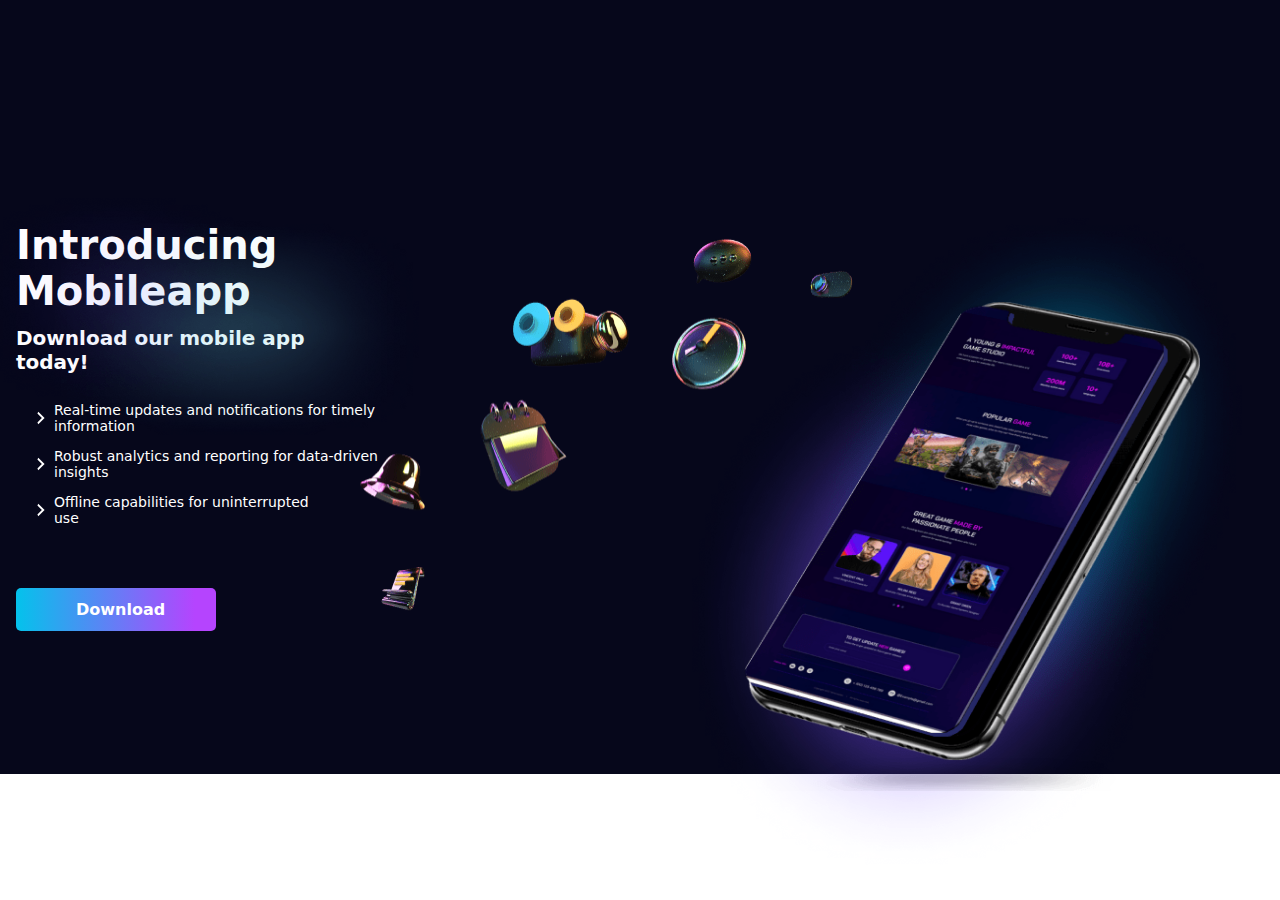
==== index.html @ ac8a1093 "1" ====
<!DOCTYPE html>
<html lang="en">
  <head>
    <meta charset="UTF-8" />
    <meta name="viewport" content="width=device-width, initial-scale=1.0" />
    <title>MobileApp</title>
    <link rel="stylesheet" href="styles/styles.css" />
    <link
      rel="stylesheet"
      href="https://cdnjs.cloudflare.com/ajax/libs/modern-normalize/2.0.0/modern-normalize.min.css"
    />
    <link rel="preconnect" href="https://fonts.googleapis.com" />
    <link rel="preconnect" href="https://fonts.gstatic.com" crossorigin />
    <link
      href="https://fonts.googleapis.com/css2?family=Inter:wght@400;500;700&family=Montserrat:wght@500&display=swap"
      rel="stylesheet"
    />
  </head>
  <body>
    <main>
      <!-- HEADER -->

      <section class="hero">
        <header class="header">
          <div class="container">
            <nav class="header-nav">
              <a class="header-logo" href=".index.html"></a>
              <ul class="header-list">
                <li class="header-item"><a href=""></a></li>
                <li class="header-item"><a href=""></a></li>
                <li class="header-item"><a href=""></a></li>
                <li class="header-item"><a href=""></a></li>
                <li class="header-item"><a href=""></a></li>
              </ul>
            </nav>
          </div>
        </header>

        <!-- HERO -->
        <div class="container hero-container">
          <h1 class="hero-title">Introducing Mobileapp</h1>
          <h2 class="hero-subtitle">Download our mobile app today!</h2>
          <ul class="hero-list">
            <li class="hero-submenu">
              <svg class="icon-hero" width="18" height="18">
                <use href="./images/mbapp-icons.svg#icon-arrow"></use>
              </svg>
              <p class="hero-text hero-text-one">
                Real-time updates and notifications for timely information
              </p>
            </li>
            <li class="hero-submenu">
              <svg class="icon-hero" width="18" height="18">
                <use href="./images/mbapp-icons.svg#icon-arrow"></use>
              </svg>
              <p class="hero-text hero-text-two">
                Robust analytics and reporting for data-driven insights
              </p>
            </li>
            <li class="hero-submenu">
              <svg class="icon-hero" width="18" height="18">
                <use href="./images/mbapp-icons.svg#icon-arrow"></use>
              </svg>
              <p class="hero-text hero-text-three">
                Offline capabilities for uninterrupted use
              </p>
            </li>
            <li class="hero-item">
              <img
                class="hero-image-decor"
                src="images/image-decor.png"
                alt=""
                width="541"
                height="418"
              />
            </li>
            <li class="hero-item">
              <img
                class="hero-image-phone"
                src="images/image1.png"
                alt=""
                width="459"
                height="489"
              />
            </li>
            <li class="hero-item">
              <img class="back-light" src="images/back-light.png" alt="" />
            </li>
            <li class="hero-item">
              <img
                class="back-light-small"
                src="images/back-light-small.png"
                alt=""
              />
            </li>
          </ul>
          <button type="button" class="button">Download</button>
        </div>
      </section>
    </main>
  </body>
</html>
---- styles/styles.css ----
.body {
  font-family: "Inter", sans-serif;
}

p,
h1,
h2,
h3,
h4,
h5,
h6 {
  margin-top: 0;
  margin-bottom: 0;
}

ul {
  list-style-type: none;
  margin-top: 0;
  margin-bottom: 0;
  padding-left: 0;
}

a {
  text-decoration: none;
  color: currentcolor;
}

.container {
  padding-left: 16px;
  padding-right: 16px;
  margin: 0 auto;
  max-width: 1312px;
  width: 100%;
  position: absolute;
}

/* .visually-hidden {
  position: absolute;
  width: 1px;
  height: 1px;
  margin: -1px;
  border: 0;
  padding: 0;
  white-space: nowrap;
  clip-path: inset(100%);
  clip: rect(0 0 0 0);
  overflow: hidden;
} */

img {
  display: block;
}

/* ---------------------HEADER----------------------- */

.header {
}
.header-nav {
}
.header-logo {
}

.header-list {
}

.header-item {
}

/* ----------------------HERO------------------- */

.hero {
  background-color: #06071b;
  padding-top: 222px;
  padding-bottom: 143px;
}

.hero-title {
  color: #fff;
  font-size: 40px;
  font-weight: 700;
  line-height: normal;
  margin-bottom: 12px;
  max-width: 442px;
  width: 100%;
}
.hero-subtitle {
  color: #fff;
  font-size: 20px;
  font-weight: 700;
  line-height: normal;
  margin-bottom: 28px;
  max-width: 315px;
  width: 100%;
}
.hero-list {
  margin-bottom: 62px;
}
.hero-submenu {
  margin-bottom: 14px;
  padding-left: 16px;
  width: 100%;
  color: #fff;
  font-size: 14px;
  font-style: normal;
  line-height: normal;
  display: flex;
  align-items: center;
}

.hero-submenu:last-child {
  margin-bottom: 0;
}

.hero-text {
  color: #fff;
  font-size: 14px;
  line-height: normal;
}

.hero-text-one {
  max-width: 380px;
  width: 100%;
  margin: 0;
}

.hero-text-two {
  max-width: 361px;
  width: 100%;
  margin: 0;
}

.hero-text-three {
  max-width: 266px;
  width: 100%;
  margin: 0;
}

.button {
  color: #fff;
  font-size: 16px;
  font-weight: 700;
  line-height: normal;
  padding: 12px 60px;
  border-radius: 5px;
  background: linear-gradient(90deg, #00c5eb -1.97%, #b544fe 89.43%);
  border: transparent;
  cursor: pointer;
  max-width: 200px;
  width: 100%;
}

.button:hover {
  border-radius: 5px;
  border: 1px solid var(--LINEAR, #00c5eb);
  background: #06071b;
}

.button:active {
  border-radius: 5px;
  background: linear-gradient(90deg, #00c5eb -1.97%, #b544fe 89.43%);
}

.hero-content {
}

.hero-container {
  position: relative;
}

.hero-image-phone {
  right: 80px;
  top: 80px;
  position: absolute;
  z-index: 999;
}

.hero-image-decor {
  top: -10px;
  position: absolute;
  right: 410px;
}

.back-light {
  right: 30px;
  top: -20px;
  position: absolute;
}

.back-light-small {
  left: 0;
  top: -40px;
  position: absolute;
}

.icon-hero {
  margin-right: 4px;
}

.hero-list-decor {
}

.hero-item {
}
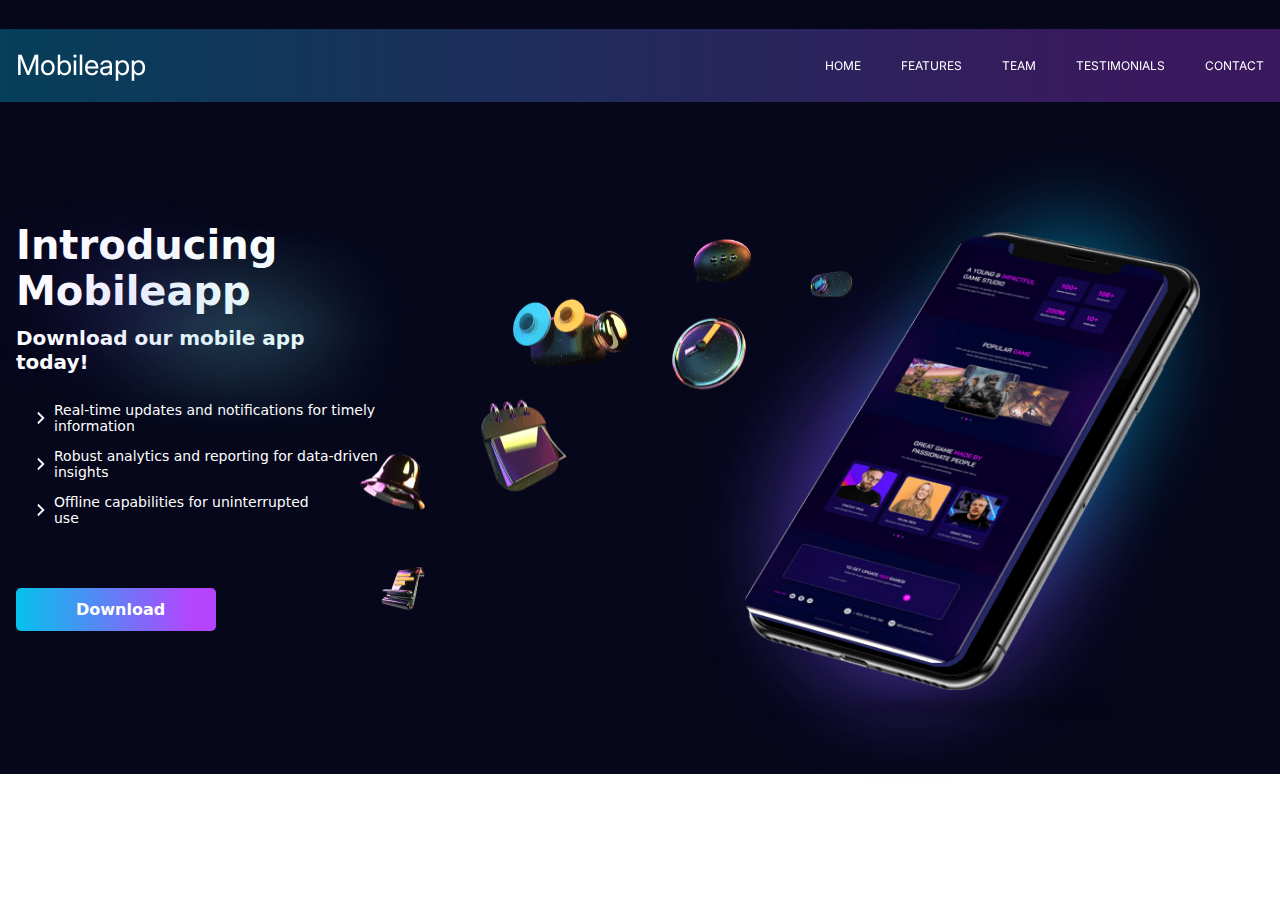
==== commit d9fb64da: "1" ====
--- a/index.html
+++ b/index.html
@@ -22,15 +22,25 @@
 
       <section class="hero">
         <header class="header">
-          <div class="container">
+          <div class="container header-container">
             <nav class="header-nav">
-              <a class="header-logo" href=".index.html"></a>
+              <a class="header-logo" href="/index.html">Mobileapp</a>
               <ul class="header-list">
-                <li class="header-item"><a href=""></a></li>
-                <li class="header-item"><a href=""></a></li>
-                <li class="header-item"><a href=""></a></li>
-                <li class="header-item"><a href=""></a></li>
-                <li class="header-item"><a href=""></a></li>
+                <li class="header-item">
+                  <a class="header-link" href="">HOME</a>
+                </li>
+                <li class="header-item">
+                  <a class="header-link" href="">FEATURES</a>
+                </li>
+                <li class="header-item">
+                  <a class="header-link" href="">TEAM</a>
+                </li>
+                <li class="header-item">
+                  <a class="header-link" href="">TESTIMONIALS</a>
+                </li>
+                <li class="header-item">
+                  <a class="header-link" href="">CONTACT</a>
+                </li>
               </ul>
             </nav>
           </div>
--- a/styles/styles.css
+++ b/styles/styles.css
@@ -54,16 +54,55 @@
 /* ---------------------HEADER----------------------- */
 
 .header {
+  position: relative;
+}
+
+.header-container {
+  position: absolute;
+  bottom: 120px;
+  background: linear-gradient(
+    90deg,
+    rgba(0, 197, 235, 0.3) -1.97%,
+    rgba(181, 68, 254, 0.3) 89.43%
+  );
+  backdrop-filter: blur(17.5px);
+  max-width: 1280px;
+  width: 100%;
 }
 .header-nav {
+  display: flex;
+  justify-content: space-between;
 }
 .header-logo {
+  color: #fff;
+  font-family: Inter;
+  font-size: 28px;
+  font-style: normal;
+  font-weight: 400;
+  line-height: normal;
+  display: flex;
+  padding: 19px 0;
 }
 
 .header-list {
+  display: flex;
+  gap: 40px;
+  align-items: center;
+  justify-content: center;
 }
 
 .header-item {
+  color: #fff;
+  font-family: Inter;
+  font-size: 12px;
+  font-style: normal;
+  font-weight: 400;
+  line-height: normal;
+}
+
+.header-link {
+  display: block;
+  padding: 29px 0;
 }
 
 /* ----------------------HERO------------------- */
@@ -150,14 +189,17 @@
 }
 
 .button:hover {
+  background: linear-gradient(#06071b, #06071b) padding-box,
+    linear-gradient(to right, #00c5eb, darkorchid) border-box;
   border-radius: 5px;
-  border: 1px solid var(--LINEAR, #00c5eb);
-  background: #06071b;
+  border: 1.5px solid transparent;
 }
 
 .button:active {
+  background: linear-gradient(#06071b, #06071b) padding-box,
+    linear-gradient(to right, #00c5eb, darkorchid) border-box;
   border-radius: 5px;
-  background: linear-gradient(90deg, #00c5eb -1.97%, #b544fe 89.43%);
+  border: 1.5px solid transparent;
 }
 
 .hero-content {
@@ -169,7 +211,7 @@
 
 .hero-image-phone {
   right: 80px;
-  top: 80px;
+  top: 10px;
   position: absolute;
   z-index: 999;
 }
@@ -182,7 +224,7 @@
 
 .back-light {
   right: 30px;
-  top: -20px;
+  top: -100px;
   position: absolute;
 }
 
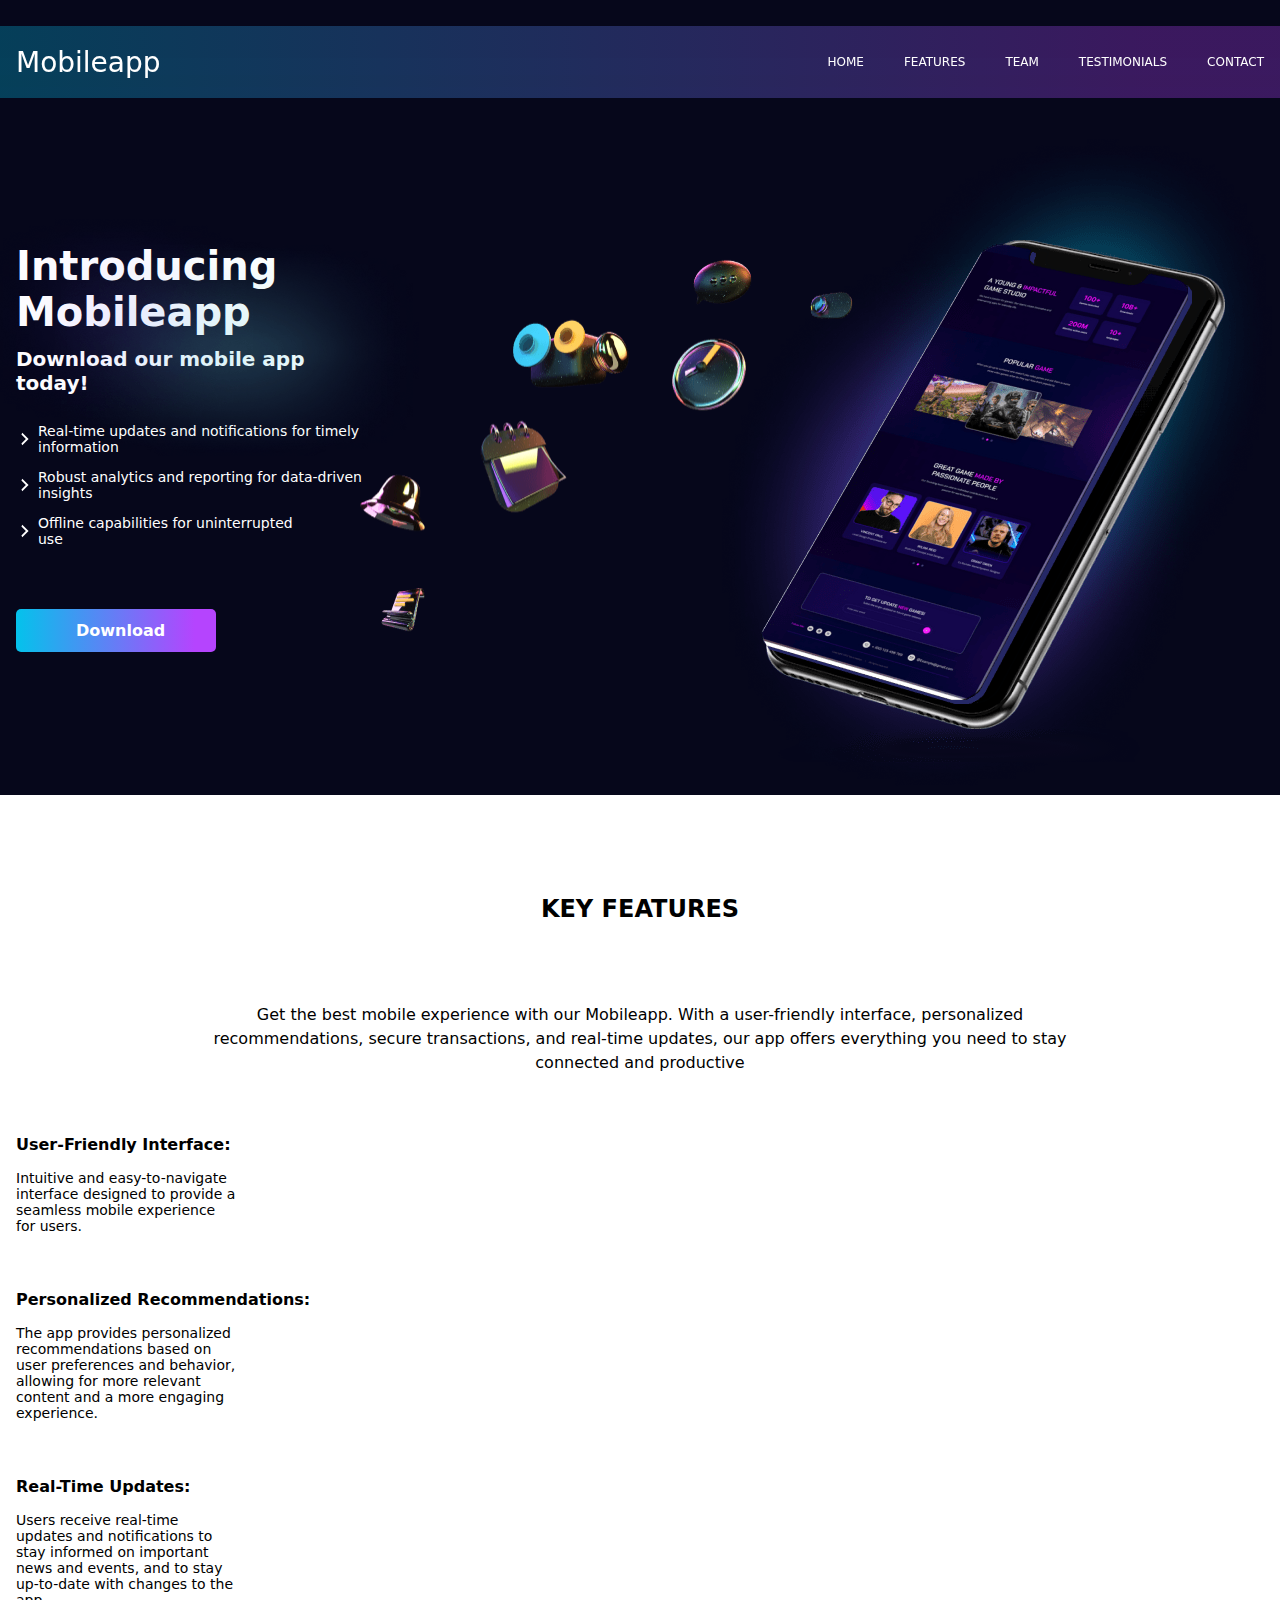
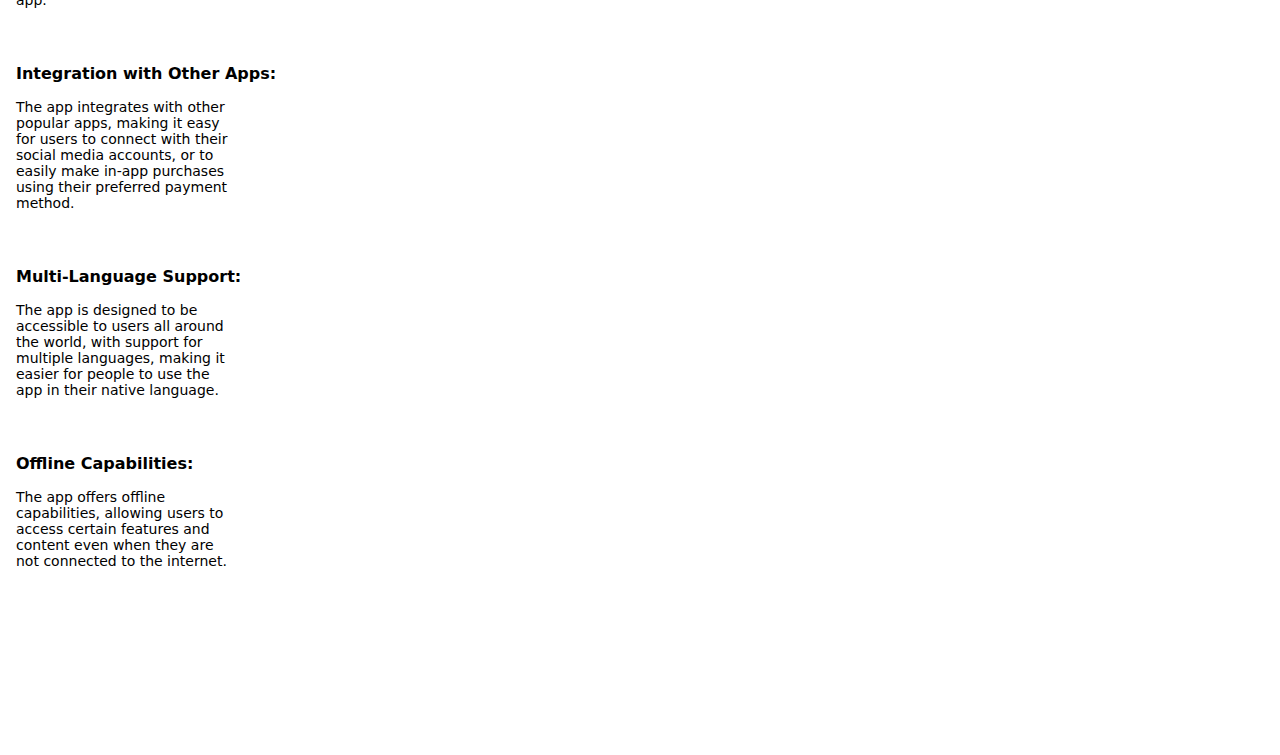
==== commit 6c1a2c61: "1" ====
--- a/index.html
+++ b/index.html
@@ -20,7 +20,7 @@
     <main>
       <!-- HEADER -->
 
-      <section class="hero">
+      <section class="hero-header">
         <header class="header">
           <div class="container header-container">
             <nav class="header-nav">
@@ -75,36 +75,103 @@
                 Offline capabilities for uninterrupted use
               </p>
             </li>
-            <li class="hero-item">
-              <img
-                class="hero-image-decor"
-                src="images/image-decor.png"
-                alt=""
-                width="541"
-                height="418"
-              />
-            </li>
-            <li class="hero-item">
-              <img
-                class="hero-image-phone"
-                src="images/image1.png"
-                alt=""
-                width="459"
-                height="489"
-              />
-            </li>
-            <li class="hero-item">
-              <img class="back-light" src="images/back-light.png" alt="" />
-            </li>
-            <li class="hero-item">
-              <img
-                class="back-light-small"
-                src="images/back-light-small.png"
-                alt=""
-              />
-            </li>
           </ul>
+
+          <div class="hero-background">
+            <ul class="hero-background-list">
+              <li class="hero-item">
+                <img
+                  class="hero-image-decor"
+                  src="./images/image-decor.png"
+                  alt="decoration-images"
+                  width="541"
+                  height="418"
+                />
+              </li>
+              <li class="hero-item">
+                <img
+                  class="hero-image-phone"
+                  src="./images/image1.png"
+                  alt="phone-image"
+                />
+              </li>
+              <li class="hero-item">
+                <img
+                  class="back-light-small"
+                  src="./images/back-light-small.png"
+                  alt="blur-small-light"
+                />
+              </li>
+            </ul>
+          </div>
           <button type="button" class="button">Download</button>
+        </div>
+      </section>
+
+      <section class="key-features">
+        <div class="container">
+          <h2 class="kft-title">KEY FEATURES</h2>
+          <p class="kft-subtitle">
+            Get the best mobile experience with our Mobileapp. With a user-friendly
+            interface, personalized <br />
+            recommendations, secure transactions, and real-time updates, our app offers
+            everything you need to stay <br />
+            connected and productive
+          </p>
+          <ul class="kft-menu">
+            <div class="kft-leftmenu">
+              <li class="kft-submenu">
+                <h3 class="kft-list-title">User-Friendly Interface:</h3>
+                <p class="kft-list-subtitle">
+                  Intuitive and easy-to-navigate interface designed to provide a seamless
+                  mobile experience for users.
+                </p>
+              </li>
+              <li class="kft-submenu">
+                <h3 class="kft-list-title">Personalized Recommendations:</h3>
+                <p class="kft-list-subtitle">
+                  The app provides personalized recommendations based on user preferences
+                  and behavior, allowing for more relevant content and a more engaging
+                  experience.
+                </p>
+              </li>
+              <li class="kft-submenu">
+                <h3 class="kft-list-title">Real-Time Updates:</h3>
+                <p class="kft-list-subtitle">
+                  Users receive real-time updates and notifications to stay informed on
+                  important news and events, and to stay up-to-date with changes to the
+                  app.
+                </p>
+              </li>
+            </div>
+            <div class="kft-rightmenu">
+              <li class="kft-submenu">
+                <h3 class="kft-list-title">Integration with Other Apps:</h3>
+                <p class="kft-list-subtitle">
+                  The app integrates with other popular apps, making it easy for users to
+                  connect with their social media accounts, or to easily make in-app
+                  purchases using their preferred payment method.
+                </p>
+              </li>
+              <li class="kft-submenu">
+                <h3 class="kft-list-title">Multi-Language Support:</h3>
+                <p class="kft-list-subtitle">
+                  The app is designed to be accessible to users all around the world, with
+                  support for multiple languages, making it easier for people to use the
+                  app in their native language.
+                </p>
+              </li>
+              <li class="kft-submenu">
+                <h3 class="kft-list-title">Offline Capabilities:</h3>
+                <p class="kft-list-subtitle">
+                  The app offers offline capabilities, allowing users to access certain
+                  features and content even when they are not connected to the internet.
+                </p>
+              </li>
+            </div>
+          </ul>
+
+          <img src="" alt="" class="kft-image" />
         </div>
       </section>
     </main>
--- a/styles/styles.css
+++ b/styles/styles.css
@@ -31,7 +31,6 @@
   margin: 0 auto;
   max-width: 1312px;
   width: 100%;
-  position: absolute;
 }
 
 /* .visually-hidden {
@@ -51,23 +50,34 @@
   display: block;
 }
 
+button {
+  cursor: pointer;
+  display: block;
+}
+
 /* ---------------------HEADER----------------------- */
 
+.hero-header {
+  background-color: #06071b;
+  padding-top: 243px;
+  padding-bottom: 143px;
+  position: relative;
+}
+
 .header {
-  position: relative;
-}
-
-.header-container {
-  position: absolute;
-  bottom: 120px;
+  position: absolute;
+  top: 26px;
+  left: 0;
+  right: 0;
   background: linear-gradient(
     90deg,
     rgba(0, 197, 235, 0.3) -1.97%,
     rgba(181, 68, 254, 0.3) 89.43%
   );
   backdrop-filter: blur(17.5px);
-  max-width: 1280px;
-  width: 100%;
+}
+
+.header-container {
 }
 .header-nav {
   display: flex;
@@ -75,13 +85,12 @@
 }
 .header-logo {
   color: #fff;
-  font-family: Inter;
   font-size: 28px;
-  font-style: normal;
-  font-weight: 400;
   line-height: normal;
   display: flex;
   padding: 19px 0;
+  justify-content: center;
+  align-items: center;
 }
 
 .header-list {
@@ -93,10 +102,7 @@
 
 .header-item {
   color: #fff;
-  font-family: Inter;
   font-size: 12px;
-  font-style: normal;
-  font-weight: 400;
   line-height: normal;
 }
 
@@ -107,12 +113,6 @@
 
 /* ----------------------HERO------------------- */
 
-.hero {
-  background-color: #06071b;
-  padding-top: 222px;
-  padding-bottom: 143px;
-}
-
 .hero-title {
   color: #fff;
   font-size: 40px;
@@ -134,16 +134,17 @@
 .hero-list {
   margin-bottom: 62px;
 }
+
 .hero-submenu {
   margin-bottom: 14px;
-  padding-left: 16px;
   width: 100%;
   color: #fff;
   font-size: 14px;
-  font-style: normal;
   line-height: normal;
   display: flex;
   align-items: center;
+  /* position: relative;
+  padding-left: 16px; */
 }
 
 .hero-submenu:last-child {
@@ -154,6 +155,17 @@
   color: #fff;
   font-size: 14px;
   line-height: normal;
+}
+
+/* .icon-hero {
+  position: absolute;
+  left: -4px;
+  top: 50%;
+  transform: translateY(-50%);
+} */
+
+.icon-hero {
+  margin-right: 4px;
 }
 
 .hero-text-one {
@@ -183,7 +195,6 @@
   border-radius: 5px;
   background: linear-gradient(90deg, #00c5eb -1.97%, #b544fe 89.43%);
   border: transparent;
-  cursor: pointer;
   max-width: 200px;
   width: 100%;
 }
@@ -210,22 +221,15 @@
 }
 
 .hero-image-phone {
-  right: 80px;
-  top: 10px;
-  position: absolute;
-  z-index: 999;
+  right: 0;
+  top: -120px;
+  position: absolute;
 }
 
 .hero-image-decor {
   top: -10px;
   position: absolute;
   right: 410px;
-}
-
-.back-light {
-  right: 30px;
-  top: -100px;
-  position: absolute;
 }
 
 .back-light-small {
@@ -234,12 +238,64 @@
   position: absolute;
 }
 
-.icon-hero {
-  margin-right: 4px;
-}
-
 .hero-list-decor {
 }
 
 .hero-item {
 }
+
+/* -----------------------KEY FEATURES------------------------ */
+
+.key-features {
+  padding-top: 100px;
+  padding-bottom: 132px;
+}
+
+.kft-title {
+  color: #000000;
+  font-size: 24px;
+  font-weight: 700;
+  line-height: normal;
+  display: flex;
+  justify-content: center;
+  align-items: center;
+  margin: 0 auto;
+  margin-bottom: 80px;
+}
+
+.kft-subtitle {
+  color: #000000;
+  text-align: center;
+  font-size: 16px;
+  font-weight: 500;
+  line-height: 1.5em;
+  max-width: 855px;
+  width: 100%;
+  margin: 0 auto 58px;
+}
+
+.kft-menu {
+}
+
+.kft-submenu {
+  margin-bottom: 54px;
+}
+
+.kft-list-title {
+  color: #000000;
+  font-size: 16px;
+  font-weight: 700;
+  line-height: 1.5em;
+  margin-bottom: 13px;
+}
+
+.kft-list-subtitle {
+  color: #000000;
+  font-size: 14px;
+  font-weight: 500;
+  line-height: normal;
+  width: 220px;
+}
+
+.kft-image {
+}
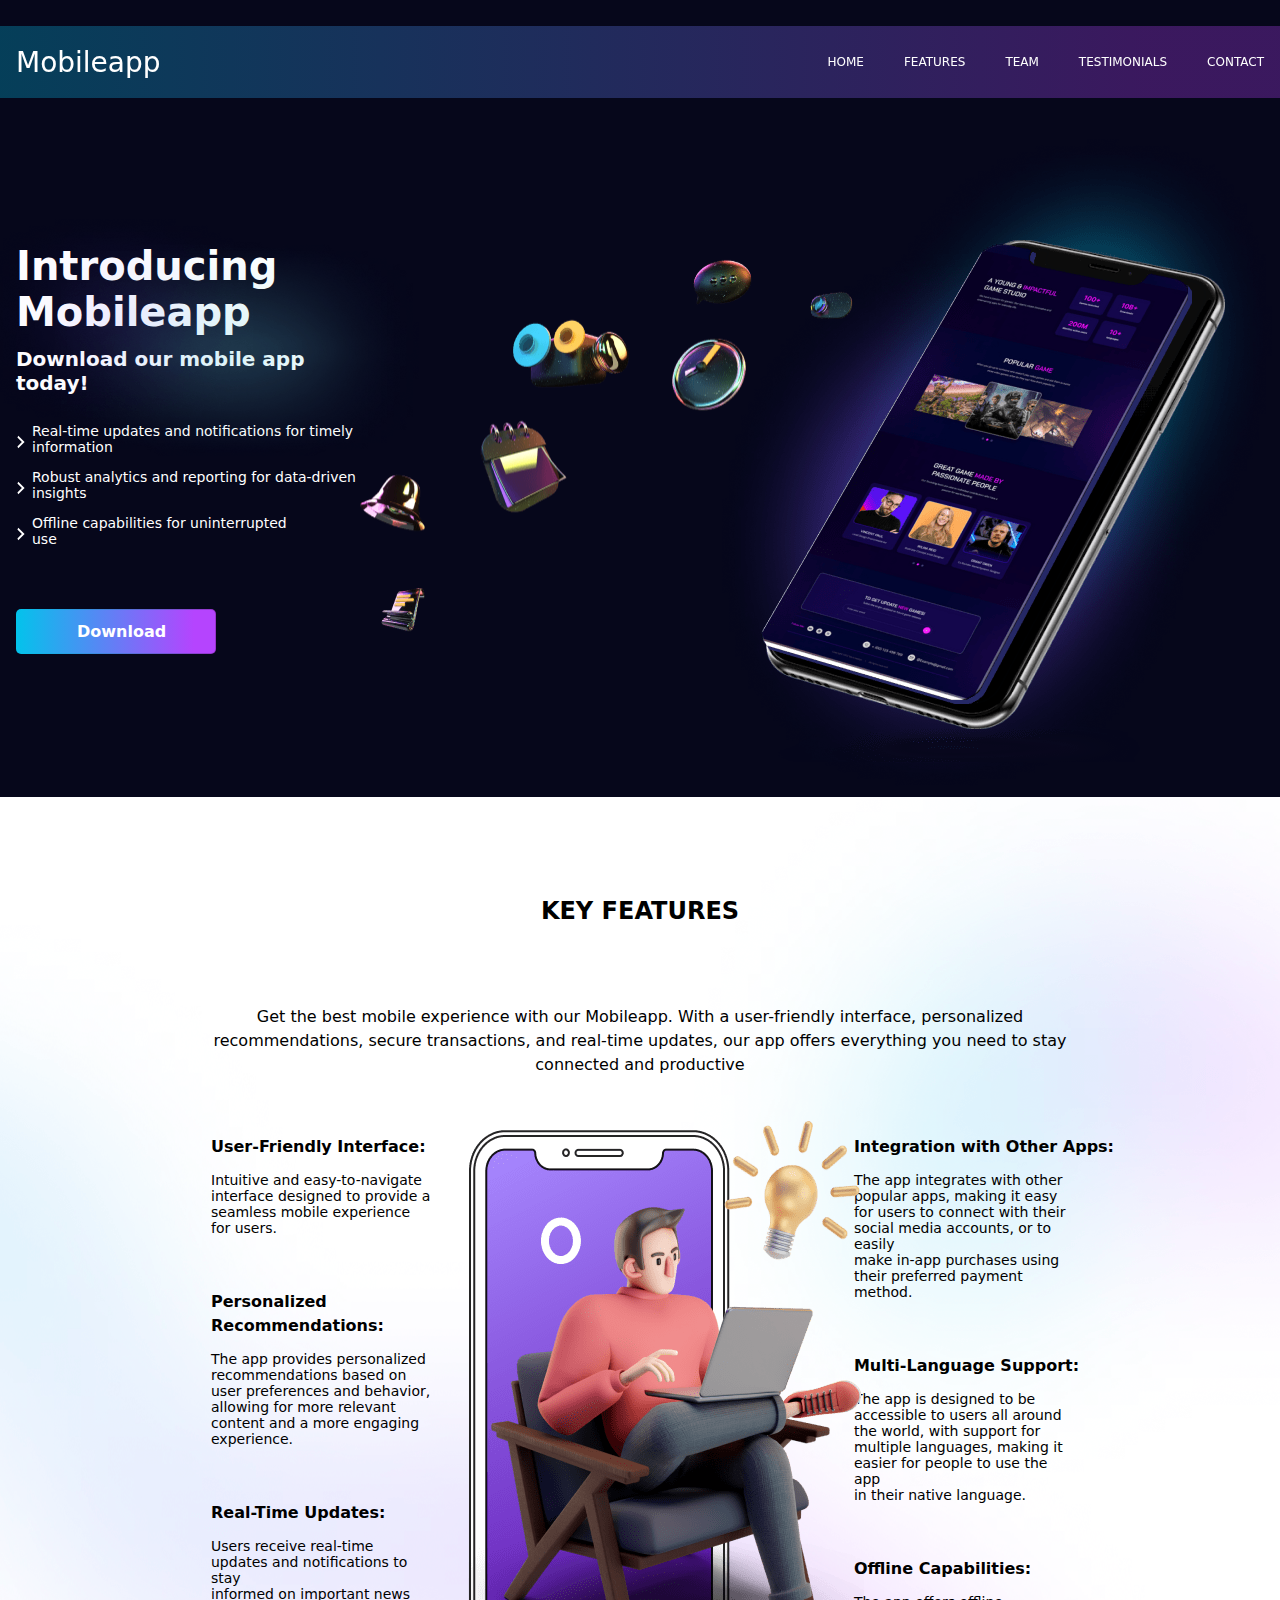
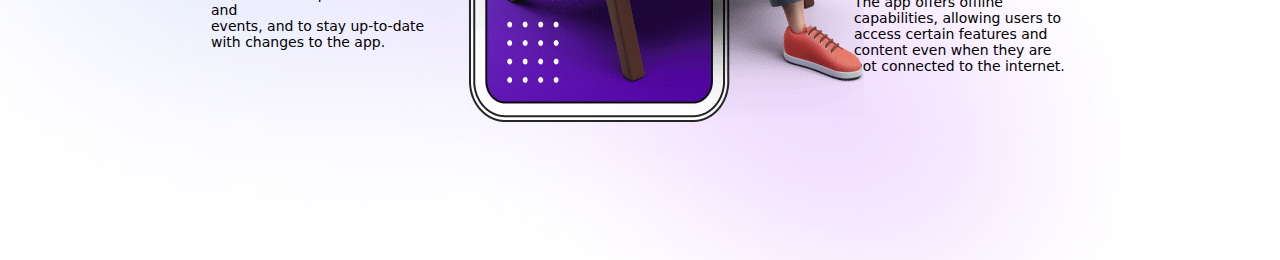
==== commit 90f5bbad: "1" ====
--- a/index.html
+++ b/index.html
@@ -109,7 +109,7 @@
       </section>
 
       <section class="key-features">
-        <div class="container">
+        <div class="container kft-container">
           <h2 class="kft-title">KEY FEATURES</h2>
           <p class="kft-subtitle">
             Get the best mobile experience with our Mobileapp. With a user-friendly
@@ -118,60 +118,63 @@
             everything you need to stay <br />
             connected and productive
           </p>
-          <ul class="kft-menu">
+          <ul class="kft-list">
             <div class="kft-leftmenu">
-              <li class="kft-submenu">
+              <li class="kft-item">
                 <h3 class="kft-list-title">User-Friendly Interface:</h3>
                 <p class="kft-list-subtitle">
                   Intuitive and easy-to-navigate interface designed to provide a seamless
                   mobile experience for users.
                 </p>
               </li>
-              <li class="kft-submenu">
-                <h3 class="kft-list-title">Personalized Recommendations:</h3>
+              <li class="kft-item">
+                <h3 class="kft-list-title">
+                  Personalized <br />
+                  Recommendations:
+                </h3>
                 <p class="kft-list-subtitle">
                   The app provides personalized recommendations based on user preferences
                   and behavior, allowing for more relevant content and a more engaging
                   experience.
                 </p>
               </li>
-              <li class="kft-submenu">
+              <li class="kft-item">
                 <h3 class="kft-list-title">Real-Time Updates:</h3>
                 <p class="kft-list-subtitle">
-                  Users receive real-time updates and notifications to stay informed on
-                  important news and events, and to stay up-to-date with changes to the
-                  app.
+                  Users receive real-time updates and notifications to stay <br />
+                  informed on important news and <br />events, and to stay up-to-date with
+                  changes to the app.
                 </p>
               </li>
             </div>
             <div class="kft-rightmenu">
-              <li class="kft-submenu">
+              <li class="kft-item">
                 <h3 class="kft-list-title">Integration with Other Apps:</h3>
                 <p class="kft-list-subtitle">
                   The app integrates with other popular apps, making it easy for users to
-                  connect with their social media accounts, or to easily make in-app
-                  purchases using their preferred payment method.
+                  connect with their social media accounts, or to easily <br />make in-app
+                  purchases using <br />their preferred payment method.
                 </p>
               </li>
-              <li class="kft-submenu">
+              <li class="kft-item">
                 <h3 class="kft-list-title">Multi-Language Support:</h3>
                 <p class="kft-list-subtitle">
-                  The app is designed to be accessible to users all around the world, with
-                  support for multiple languages, making it easier for people to use the
-                  app in their native language.
+                  The app is designed to be accessible to users all around <br />the
+                  world, with support for multiple languages, making it easier for people
+                  to use the app <br />in their native language.
                 </p>
               </li>
-              <li class="kft-submenu">
+              <li class="kft-item">
                 <h3 class="kft-list-title">Offline Capabilities:</h3>
                 <p class="kft-list-subtitle">
-                  The app offers offline capabilities, allowing users to access certain
-                  features and content even when they are not connected to the internet.
+                  The app offers offline<br />
+                  capabilities, allowing users to access certain features and content even
+                  when they are not connected to the internet.
                 </p>
               </li>
             </div>
           </ul>
-
-          <img src="" alt="" class="kft-image" />
+          <img src="./images/manonchair.png" alt="man-on-chair" class="kft-image" />
         </div>
       </section>
     </main>
--- a/styles/styles.css
+++ b/styles/styles.css
@@ -79,6 +79,7 @@
 
 .header-container {
 }
+
 .header-nav {
   display: flex;
   justify-content: space-between;
@@ -143,8 +144,8 @@
   line-height: normal;
   display: flex;
   align-items: center;
-  /* position: relative;
-  padding-left: 16px; */
+  position: relative;
+  padding-left: 16px;
 }
 
 .hero-submenu:last-child {
@@ -157,16 +158,16 @@
   line-height: normal;
 }
 
-/* .icon-hero {
+.icon-hero {
   position: absolute;
   left: -4px;
-  top: 50%;
+  top: 60%;
   transform: translateY(-50%);
-} */
-
+}
+/* 
 .icon-hero {
-  margin-right: 4px;
-}
+  margin-right: 4px; */
+/* } */
 
 .hero-text-one {
   max-width: 380px;
@@ -193,8 +194,9 @@
   line-height: normal;
   padding: 12px 60px;
   border-radius: 5px;
-  background: linear-gradient(90deg, #00c5eb -1.97%, #b544fe 89.43%);
-  border: transparent;
+  background: linear-gradient(90deg, #00c5eb -1.97%, #b544fe 89.43%) padding-box,
+    linear-gradient(to right, #00c5eb, darkorchid) border-box;
+  border: 1.5px solid transparent;
   max-width: 200px;
   width: 100%;
 }
@@ -207,7 +209,7 @@
 }
 
 .button:active {
-  background: linear-gradient(#06071b, #06071b) padding-box,
+  background: linear-gradient(90deg, #00c5eb -1.97%, #b544fe 89.43%) padding-box,
     linear-gradient(to right, #00c5eb, darkorchid) border-box;
   border-radius: 5px;
   border: 1.5px solid transparent;
@@ -249,6 +251,13 @@
 .key-features {
   padding-top: 100px;
   padding-bottom: 132px;
+  background-image: url(../images/kft-vector1.png), url(../images/kft-vector2.png);
+  background-repeat: no-repeat;
+  background-position: left -50%, right top -50%;
+}
+
+.kft-container {
+  position: relative;
 }
 
 .kft-title {
@@ -274,10 +283,14 @@
   margin: 0 auto 58px;
 }
 
-.kft-menu {
-}
-
-.kft-submenu {
+.kft-list {
+  display: flex;
+  justify-content: space-between;
+  margin-left: 195px;
+  margin-right: 150px;
+}
+
+.kft-item {
   margin-bottom: 54px;
 }
 
@@ -294,8 +307,13 @@
   font-size: 14px;
   font-weight: 500;
   line-height: normal;
-  width: 220px;
+  max-width: 220px;
+  width: 100%;
 }
 
 .kft-image {
-}
+  position: absolute;
+  top: 63%;
+  left: 52%;
+  transform: translate(-50%, -50%);
+}
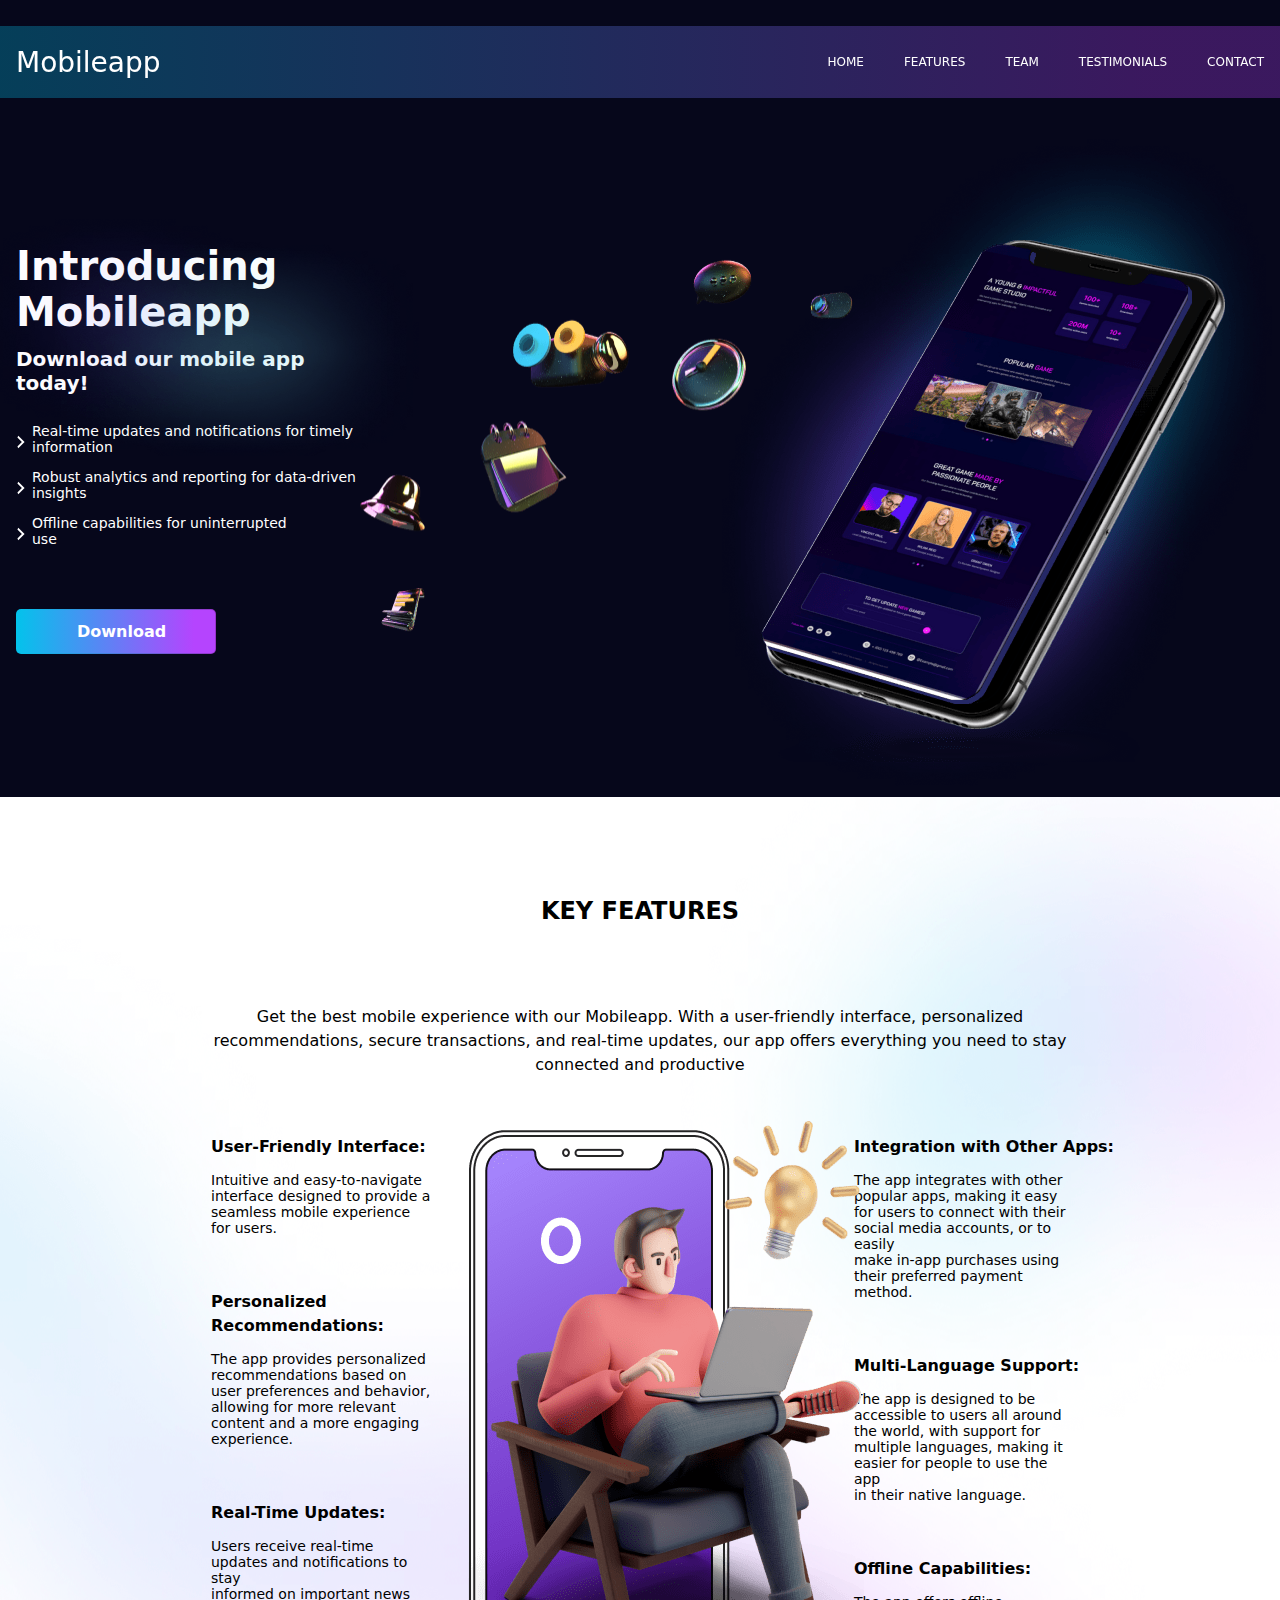
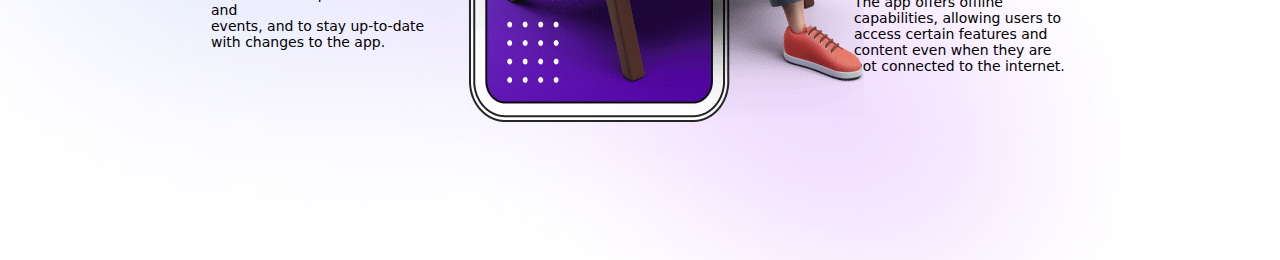
==== commit c70b635f: "`" ====
--- a/index.html
+++ b/index.html
@@ -51,26 +51,17 @@
           <h1 class="hero-title">Introducing Mobileapp</h1>
           <h2 class="hero-subtitle">Download our mobile app today!</h2>
           <ul class="hero-list">
-            <li class="hero-submenu">
-              <svg class="icon-hero" width="18" height="18">
-                <use href="./images/mbapp-icons.svg#icon-arrow"></use>
-              </svg>
+            <li class="hero-item">
               <p class="hero-text hero-text-one">
                 Real-time updates and notifications for timely information
               </p>
             </li>
-            <li class="hero-submenu">
-              <svg class="icon-hero" width="18" height="18">
-                <use href="./images/mbapp-icons.svg#icon-arrow"></use>
-              </svg>
+            <li class="hero-item">
               <p class="hero-text hero-text-two">
                 Robust analytics and reporting for data-driven insights
               </p>
             </li>
-            <li class="hero-submenu">
-              <svg class="icon-hero" width="18" height="18">
-                <use href="./images/mbapp-icons.svg#icon-arrow"></use>
-              </svg>
+            <li class="hero-item">
               <p class="hero-text hero-text-three">
                 Offline capabilities for uninterrupted use
               </p>
@@ -79,7 +70,7 @@
 
           <div class="hero-background">
             <ul class="hero-background-list">
-              <li class="hero-item">
+              <li class="hero-item-decor">
                 <img
                   class="hero-image-decor"
                   src="./images/image-decor.png"
@@ -88,14 +79,14 @@
                   height="418"
                 />
               </li>
-              <li class="hero-item">
+              <li class="hero-item-decor">
                 <img
                   class="hero-image-phone"
                   src="./images/image1.png"
                   alt="phone-image"
                 />
               </li>
-              <li class="hero-item">
+              <li class="hero-item-decor">
                 <img
                   class="back-light-small"
                   src="./images/back-light-small.png"
@@ -148,30 +139,32 @@
               </li>
             </div>
             <div class="kft-rightmenu">
-              <li class="kft-item">
-                <h3 class="kft-list-title">Integration with Other Apps:</h3>
-                <p class="kft-list-subtitle">
-                  The app integrates with other popular apps, making it easy for users to
-                  connect with their social media accounts, or to easily <br />make in-app
-                  purchases using <br />their preferred payment method.
-                </p>
-              </li>
-              <li class="kft-item">
-                <h3 class="kft-list-title">Multi-Language Support:</h3>
-                <p class="kft-list-subtitle">
-                  The app is designed to be accessible to users all around <br />the
-                  world, with support for multiple languages, making it easier for people
-                  to use the app <br />in their native language.
-                </p>
-              </li>
-              <li class="kft-item">
-                <h3 class="kft-list-title">Offline Capabilities:</h3>
-                <p class="kft-list-subtitle">
-                  The app offers offline<br />
-                  capabilities, allowing users to access certain features and content even
-                  when they are not connected to the internet.
-                </p>
-              </li>
+              <div class="kft-icon-wrap">
+                <li class="kft-item">
+                  <h3 class="kft-list-title">Integration with Other Apps:</h3>
+                  <p class="kft-list-subtitle">
+                    The app integrates with other popular apps, making it easy for users
+                    to connect with their social media accounts, or to easily <br />make
+                    in-app purchases using <br />their preferred payment method.
+                  </p>
+                </li>
+                <li class="kft-item">
+                  <h3 class="kft-list-title">Multi-Language Support:</h3>
+                  <p class="kft-list-subtitle">
+                    The app is designed to be accessible to users all around <br />the
+                    world, with support for multiple languages, making it easier for
+                    people to use the app <br />in their native language.
+                  </p>
+                </li>
+                <li class="kft-item">
+                  <h3 class="kft-list-title">Offline Capabilities:</h3>
+                  <p class="kft-list-subtitle">
+                    The app offers offline<br />
+                    capabilities, allowing users to access certain features and content
+                    even when they are not connected to the internet.
+                  </p>
+                </li>
+              </div>
             </div>
           </ul>
           <img src="./images/manonchair.png" alt="man-on-chair" class="kft-image" />
--- a/styles/styles.css
+++ b/styles/styles.css
@@ -136,7 +136,7 @@
   margin-bottom: 62px;
 }
 
-.hero-submenu {
+.hero-item {
   margin-bottom: 14px;
   width: 100%;
   color: #fff;
@@ -148,26 +148,26 @@
   padding-left: 16px;
 }
 
-.hero-submenu:last-child {
+.hero-item:last-child {
   margin-bottom: 0;
 }
 
-.hero-text {
-  color: #fff;
-  font-size: 14px;
-  line-height: normal;
-}
-
-.icon-hero {
-  position: absolute;
+.hero-item::before {
+  content: "";
+  width: 18px;
+  height: 18px;
   left: -4px;
   top: 60%;
   transform: translateY(-50%);
-}
-/* 
-.icon-hero {
-  margin-right: 4px; */
-/* } */
+  background: url(../images/rightarrow.svg);
+  position: absolute;
+}
+
+.hero-text {
+  color: #fff;
+  font-size: 14px;
+  line-height: normal;
+}
 
 .hero-text-one {
   max-width: 380px;
@@ -243,7 +243,7 @@
 .hero-list-decor {
 }
 
-.hero-item {
+.hero-item-decor {
 }
 
 /* -----------------------KEY FEATURES------------------------ */
@@ -253,7 +253,7 @@
   padding-bottom: 132px;
   background-image: url(../images/kft-vector1.png), url(../images/kft-vector2.png);
   background-repeat: no-repeat;
-  background-position: left -50%, right top -50%;
+  background-position: left -50%, right top -70%;
 }
 
 .kft-container {
@@ -288,11 +288,23 @@
   justify-content: space-between;
   margin-left: 195px;
   margin-right: 150px;
+  position: relative;
 }
 
 .kft-item {
   margin-bottom: 54px;
 }
+
+/* .kft-item::before {
+  content: "";
+  width: 28px;
+  height: 28px;
+  left: -8px;
+  top: 60%;
+  transform: translateY(-50%);
+  background: url(../images/rightarrow.svg);
+  position: absolute;
+} */
 
 .kft-list-title {
   color: #000000;
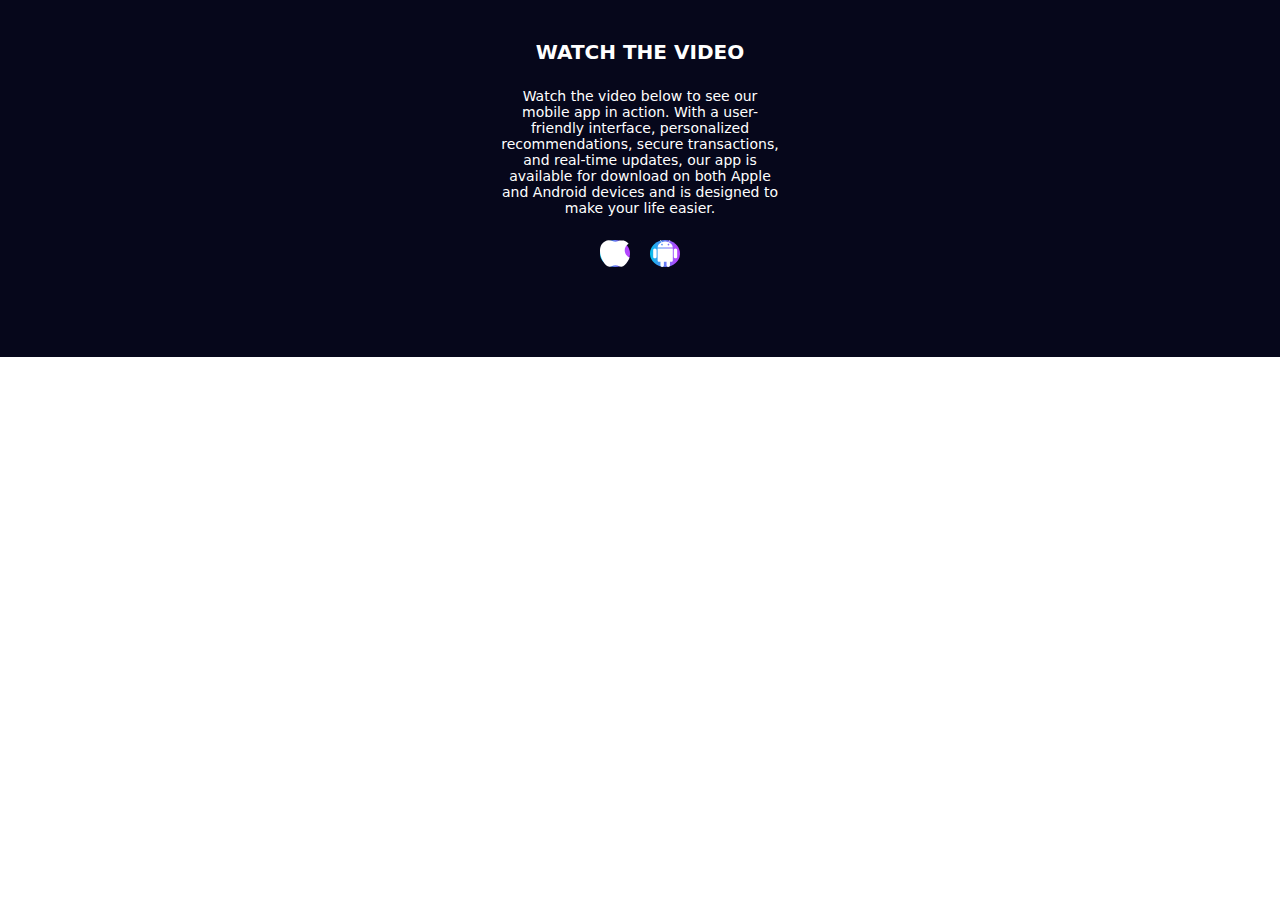
==== commit c8d95f83: "1" ====
--- a/index.html
+++ b/index.html
@@ -20,7 +20,7 @@
     <main>
       <!-- HEADER -->
 
-      <section class="hero-header">
+      <!-- <section class="hero-header">
         <header class="header">
           <div class="container header-container">
             <nav class="header-nav">
@@ -44,10 +44,10 @@
               </ul>
             </nav>
           </div>
-        </header>
+        </header> -->
 
-        <!-- HERO -->
-        <div class="container hero-container">
+      <!-- HERO -->
+      <!-- <div class="container hero-container">
           <h1 class="hero-title">Introducing Mobileapp</h1>
           <h2 class="hero-subtitle">Download our mobile app today!</h2>
           <ul class="hero-list">
@@ -103,72 +103,93 @@
         <div class="container kft-container">
           <h2 class="kft-title">KEY FEATURES</h2>
           <p class="kft-subtitle">
-            Get the best mobile experience with our Mobileapp. With a user-friendly
-            interface, personalized <br />
-            recommendations, secure transactions, and real-time updates, our app offers
-            everything you need to stay <br />
+            Get the best mobile experience with our Mobileapp. With a
+            user-friendly interface, personalized <br />
+            recommendations, secure transactions, and real-time updates, our app
+            offers everything you need to stay
+            <br />
             connected and productive
           </p>
           <ul class="kft-list">
-            <div class="kft-leftmenu">
-              <li class="kft-item">
-                <h3 class="kft-list-title">User-Friendly Interface:</h3>
-                <p class="kft-list-subtitle">
-                  Intuitive and easy-to-navigate interface designed to provide a seamless
-                  mobile experience for users.
-                </p>
-              </li>
-              <li class="kft-item">
-                <h3 class="kft-list-title">
-                  Personalized <br />
-                  Recommendations:
-                </h3>
-                <p class="kft-list-subtitle">
-                  The app provides personalized recommendations based on user preferences
-                  and behavior, allowing for more relevant content and a more engaging
-                  experience.
-                </p>
-              </li>
-              <li class="kft-item">
-                <h3 class="kft-list-title">Real-Time Updates:</h3>
-                <p class="kft-list-subtitle">
-                  Users receive real-time updates and notifications to stay <br />
-                  informed on important news and <br />events, and to stay up-to-date with
-                  changes to the app.
-                </p>
-              </li>
-            </div>
-            <div class="kft-rightmenu">
-              <div class="kft-icon-wrap">
-                <li class="kft-item">
-                  <h3 class="kft-list-title">Integration with Other Apps:</h3>
-                  <p class="kft-list-subtitle">
-                    The app integrates with other popular apps, making it easy for users
-                    to connect with their social media accounts, or to easily <br />make
-                    in-app purchases using <br />their preferred payment method.
-                  </p>
-                </li>
-                <li class="kft-item">
-                  <h3 class="kft-list-title">Multi-Language Support:</h3>
-                  <p class="kft-list-subtitle">
-                    The app is designed to be accessible to users all around <br />the
-                    world, with support for multiple languages, making it easier for
-                    people to use the app <br />in their native language.
-                  </p>
-                </li>
-                <li class="kft-item">
-                  <h3 class="kft-list-title">Offline Capabilities:</h3>
-                  <p class="kft-list-subtitle">
-                    The app offers offline<br />
-                    capabilities, allowing users to access certain features and content
-                    even when they are not connected to the internet.
-                  </p>
-                </li>
-              </div>
-            </div>
+            <li class="kft-item">
+              <h3 class="kft-list-title">User-Friendly Interface:</h3>
+              <p class="kft-list-subtitle">
+                Intuitive and easy-to-navigate interface designed to provide a
+                seamless mobile experience for users.
+              </p>
+            </li>
+            <li class="kft-item">
+              <h3 class="kft-list-title">Integration with Other Apps:</h3>
+              <p class="kft-list-subtitle">
+                The app integrates with other popular apps, making it easy for
+                users to connect with their social media accounts, or to easily
+                <br />make in-app purchases using their preferred payment
+                method.
+              </p>
+            </li>
+            <li class="kft-item">
+              <h3 class="kft-list-title">
+                Personalized <br />Recommendations:
+              </h3>
+              <p class="kft-list-subtitle">
+                The app provides personalized recommendations based on user
+                preferences and behavior, allowing for more relevant <br />
+                content and a more engaging experience.
+              </p>
+            </li>
+
+            <li class="kft-item">
+              <h3 class="kft-list-title">Multi-Language Support:</h3>
+              <p class="kft-list-subtitle">
+                The app is designed to be accessible to users all around
+                <br />the world, with support for multiple languages, making it
+                easier for people to use the app in their native language.
+              </p>
+            </li>
+            <li class="kft-item">
+              <h3 class="kft-list-title">Real-Time Updates:</h3>
+              <p class="kft-list-subtitle">
+                Users receive real-time updates and notifications to stay <br />
+                informed on important news and events, and to stay up-to-date
+                with changes to the app.
+              </p>
+            </li>
+            <li class="kft-item">
+              <h3 class="kft-list-title">Offline Capabilities:</h3>
+              <p class="kft-list-subtitle">
+                The app offers offline capabilities, allowing users to access
+                certain features and <br />
+                content even when they are not connected to the internet.
+              </p>
+            </li>
           </ul>
-          <img src="./images/manonchair.png" alt="man-on-chair" class="kft-image" />
+          <img src="./images/manonchair.png" alt="man-on-chair" class="kft-image
+          width="396" height="596" />
         </div>
+      </section> -->
+      <section class="video-section">
+        <h2 class="video-title">WATCH THE VIDEO</h2>
+        <p class="video-subtitle">
+          Watch the video below to see our mobile app in action. With a
+          user-friendly interface, personalized recommendations, secure
+          transactions, and real-time updates, our app is available for download
+          on both Apple and Android devices and is designed to make your life
+          easier.
+        </p>
+        <ul class="video-list">
+          <li class="video-item">
+            <svg class="icon-video" width="30" height="27">
+              <use href="./images/mbapp-icons.svg#icon-apple"></use>
+            </svg>
+          </li>
+          <li class="video-item">
+            <svg class="icon-video" width="30" height="27">
+              <use href="./images/mbapp-icons.svg#icon-android"></use>
+            </svg>
+          </li>
+        </ul>
+
+        <img src="" alt="" class="video-img" />
       </section>
     </main>
   </body>
--- a/styles/styles.css
+++ b/styles/styles.css
@@ -26,10 +26,13 @@
 }
 
 .container {
-  padding-left: 16px;
-  padding-right: 16px;
+  /* padding-left: 16px;
+  padding-right: 16px; */
+  padding-left: 20px;
+  padding-right: 20px;
   margin: 0 auto;
-  max-width: 1312px;
+  /* max-width: 1312px; */
+  max-width: 320px;
   width: 100%;
 }
 
@@ -251,7 +254,8 @@
 .key-features {
   padding-top: 100px;
   padding-bottom: 132px;
-  background-image: url(../images/kft-vector1.png), url(../images/kft-vector2.png);
+  background-image: url(../images/kft-vector1.png),
+    url(../images/kft-vector2.png);
   background-repeat: no-repeat;
   background-position: left -50%, right top -70%;
 }
@@ -265,10 +269,7 @@
   font-size: 24px;
   font-weight: 700;
   line-height: normal;
-  display: flex;
-  justify-content: center;
-  align-items: center;
-  margin: 0 auto;
+  text-align: center;
   margin-bottom: 80px;
 }
 
@@ -278,21 +279,42 @@
   font-size: 16px;
   font-weight: 500;
   line-height: 1.5em;
-  max-width: 855px;
-  width: 100%;
-  margin: 0 auto 58px;
+  /* max-width: 855px; */
+  width: 100%;
+  margin: 0 auto 117px;
 }
 
 .kft-list {
-  display: flex;
-  justify-content: space-between;
+  display: grid;
+  grid-template-columns: 220px 220px;
+  width: 100%;
+  column-gap: 490px;
+  row-gap: 54px;
   margin-left: 195px;
   margin-right: 150px;
-  position: relative;
 }
 
 .kft-item {
-  margin-bottom: 54px;
+  position: relative;
+}
+
+.kft-item:before {
+  content: "";
+  width: 28px;
+  height: 28px;
+  left: -37px;
+  top: 9px;
+  transform: translateY(-50%);
+  background: url(../images/kfticon.svg);
+  position: absolute;
+}
+
+.kft-list-title {
+  color: #000000;
+  font-size: 16px;
+  font-weight: 700;
+  line-height: 1.5em;
+  margin-bottom: 13px;
 }
 
 /* .kft-item::before {
@@ -306,26 +328,70 @@
   position: absolute;
 } */
 
-.kft-list-title {
-  color: #000000;
-  font-size: 16px;
-  font-weight: 700;
-  line-height: 1.5em;
-  margin-bottom: 13px;
-}
-
 .kft-list-subtitle {
   color: #000000;
   font-size: 14px;
   font-weight: 500;
   line-height: normal;
-  max-width: 220px;
-  width: 100%;
+  width: 220px;
 }
 
 .kft-image {
   position: absolute;
-  top: 63%;
-  left: 52%;
+  top: 67%;
+  left: 50%;
   transform: translate(-50%, -50%);
 }
+
+/* ------------------------VIDEO----------------------- */
+
+.video-section {
+  padding-top: 40px;
+  padding-bottom: 90px;
+  background-color: #06071b;
+}
+
+.video-title {
+  color: #ffffff;
+  text-align: center;
+  font-size: 20px;
+  font-weight: 700;
+  line-height: normal;
+  margin-bottom: 24px;
+}
+
+.video-subtitle {
+  color: #ffffff;
+  text-align: center;
+  font-size: 14px;
+  font-weight: 500;
+  line-height: normal;
+  width: 280px;
+  margin: 0 auto;
+  margin-bottom: 24px;
+}
+
+.video-list {
+  display: flex;
+  justify-content: center;
+  align-items: center;
+  gap: 20px;
+}
+
+.video-item {
+  border-radius: 50%;
+
+  border: none;
+  background-image: linear-gradient(90deg, #00c5eb -1.97%, #b544fe 89.43%),
+    linear-gradient(90deg, #00c5eb -1.97%, #b544fe 89.43%),
+    linear-gradient(90deg, #00c5eb -1.97%, #b544fe 89.43%);
+}
+
+.icon-video {
+  fill: #ffffff;
+  display: flex;
+  flex-shrink: 0;
+}
+
+.video-img {
+}
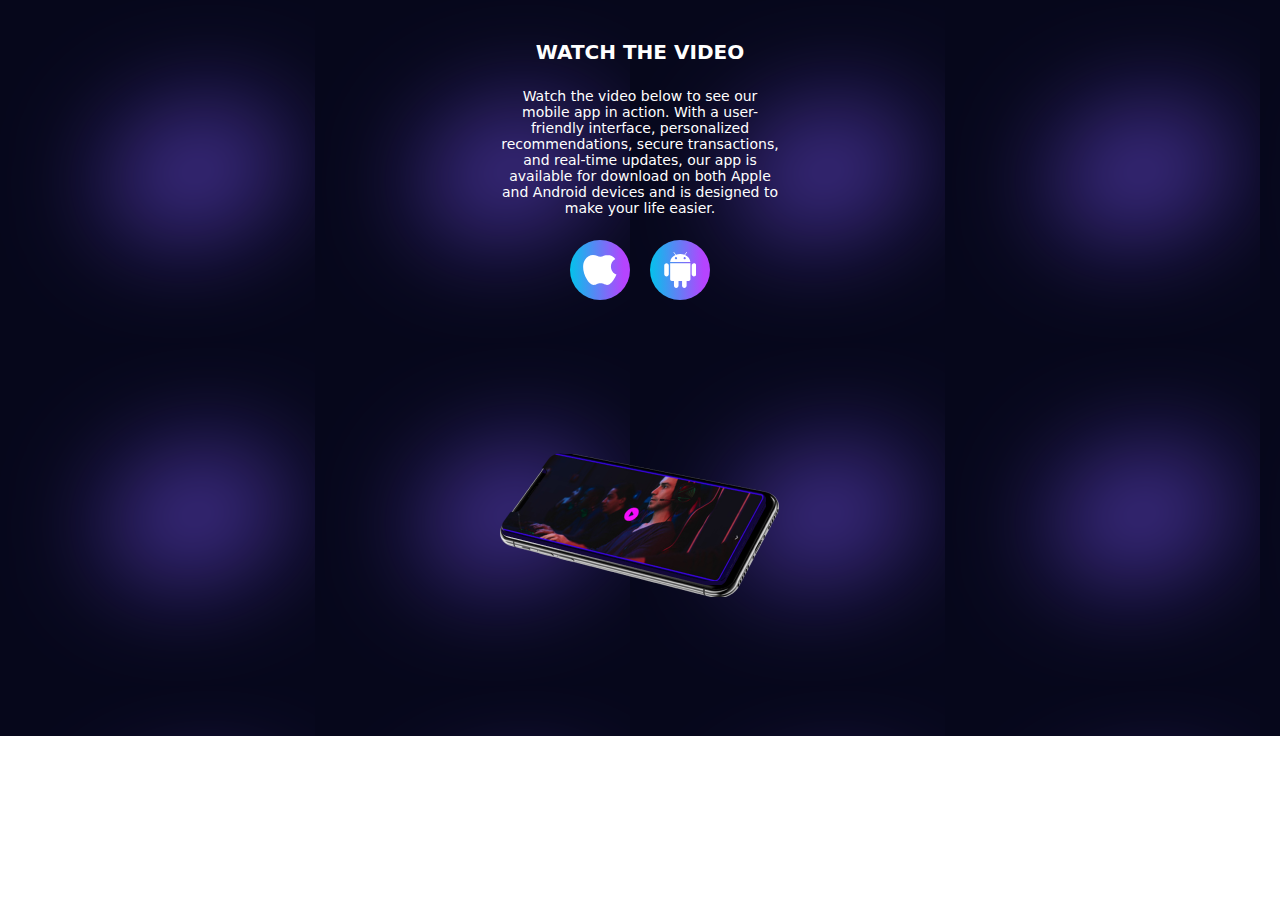
==== commit addbc699: "1" ====
--- a/index.html
+++ b/index.html
@@ -178,18 +178,22 @@
         </p>
         <ul class="video-list">
           <li class="video-item">
-            <svg class="icon-video" width="30" height="27">
+            <svg class="icon-video-apple" width="30" height="27">
               <use href="./images/mbapp-icons.svg#icon-apple"></use>
             </svg>
           </li>
           <li class="video-item">
-            <svg class="icon-video" width="30" height="27">
+            <svg class="icon-video-android" width="32" height="36">
               <use href="./images/mbapp-icons.svg#icon-android"></use>
             </svg>
           </li>
         </ul>
 
-        <img src="" alt="" class="video-img" />
+        <img
+          src="./images/video-phone.png"
+          alt="flying-phone"
+          class="video-img"
+        />
       </section>
     </main>
   </body>
--- a/styles/styles.css
+++ b/styles/styles.css
@@ -349,6 +349,7 @@
   padding-top: 40px;
   padding-bottom: 90px;
   background-color: #06071b;
+  background-image: url(../images/video-blur.svg);
 }
 
 .video-title {
@@ -376,22 +377,36 @@
   justify-content: center;
   align-items: center;
   gap: 20px;
+  margin-bottom: 88px;
 }
 
 .video-item {
+  display: flex;
+  justify-content: center;
+  align-items: center;
+  width: 60px;
+  height: 60px;
   border-radius: 50%;
-
   border: none;
   background-image: linear-gradient(90deg, #00c5eb -1.97%, #b544fe 89.43%),
     linear-gradient(90deg, #00c5eb -1.97%, #b544fe 89.43%),
     linear-gradient(90deg, #00c5eb -1.97%, #b544fe 89.43%);
 }
 
-.icon-video {
+.icon-video-apple {
   fill: #ffffff;
-  display: flex;
-  flex-shrink: 0;
+  width: 100%;
+  height: 100%;
+  padding: 15px 13px;
+}
+
+.icon-video-android {
+  fill: #ffffff;
+  width: 100%;
+  height: 100%;
+  padding: 12px 14px;
 }
 
 .video-img {
-}
+  margin: 0 auto;
+}
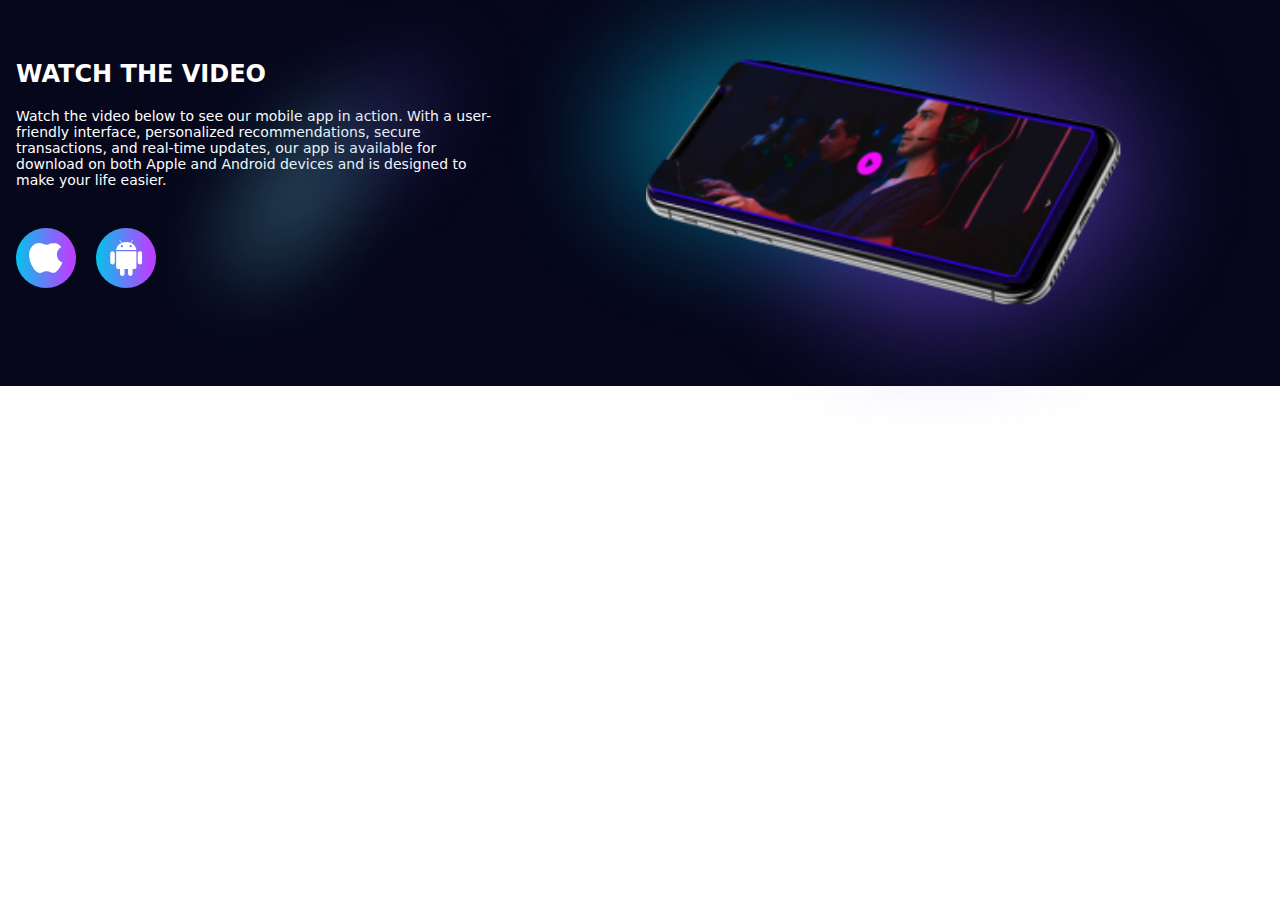
==== commit 3aebf46e: "1" ====
--- a/index.html
+++ b/index.html
@@ -5,6 +5,7 @@
     <meta name="viewport" content="width=device-width, initial-scale=1.0" />
     <title>MobileApp</title>
     <link rel="stylesheet" href="styles/styles.css" />
+    <link rel="stylesheet" href="styles/media.css" />
     <link
       rel="stylesheet"
       href="https://cdnjs.cloudflare.com/ajax/libs/modern-normalize/2.0.0/modern-normalize.min.css"
@@ -168,32 +169,56 @@
         </div>
       </section> -->
       <section class="video-section">
-        <h2 class="video-title">WATCH THE VIDEO</h2>
-        <p class="video-subtitle">
-          Watch the video below to see our mobile app in action. With a
-          user-friendly interface, personalized recommendations, secure
-          transactions, and real-time updates, our app is available for download
-          on both Apple and Android devices and is designed to make your life
-          easier.
-        </p>
-        <ul class="video-list">
-          <li class="video-item">
-            <svg class="icon-video-apple" width="30" height="27">
-              <use href="./images/mbapp-icons.svg#icon-apple"></use>
-            </svg>
-          </li>
-          <li class="video-item">
-            <svg class="icon-video-android" width="32" height="36">
-              <use href="./images/mbapp-icons.svg#icon-android"></use>
-            </svg>
-          </li>
-        </ul>
-
-        <img
-          src="./images/video-phone.png"
-          alt="flying-phone"
-          class="video-img"
-        />
+        <div class="container video-container">
+          <h2 class="video-title">WATCH THE VIDEO</h2>
+          <p class="video-subtitle">
+            Watch the video below to see our mobile app in action. With a
+            user-friendly interface, personalized recommendations, secure
+            transactions, and real-time updates, our app is available for
+            download on both Apple and Android devices and is designed to make
+            your life easier.
+          </p>
+          <ul class="video-list">
+            <li class="video-item">
+              <svg class="icon-video-apple" width="30" height="27">
+                <use href="./images/mbapp-icons.svg#icon-apple"></use>
+              </svg>
+            </li>
+            <li class="video-item">
+              <svg class="icon-video-android" width="32" height="36">
+                <use href="./images/mbapp-icons.svg#icon-android"></use>
+              </svg>
+            </li>
+            <li class="video-item-bottom">
+              <img
+                src="./images/video-phone.png"
+                alt="flying-phone"
+                class="video-img"
+              />
+            </li>
+            <li class="video-item-bottom-blur">
+              <img
+                src="./images/video-blur.png"
+                alt="blur-behind-phone"
+                class="video-blur-img"
+              />
+            </li>
+            <li class="video-item-bottom-smallblur">
+              <img
+                src="./images/video-small-blur.png"
+                alt="small-blur"
+                class="video-blur-img"
+              />
+            </li>
+            <li class="video-item-btsmallblur-deskt">
+              <img
+                src="./images/video-smallblur-deskt.png"
+                alt="small-blur"
+                class="video-blur-img"
+              />
+            </li>
+          </ul>
+        </div>
       </section>
     </main>
   </body>
--- a/styles/styles.css
+++ b/styles/styles.css
@@ -347,9 +347,9 @@
 
 .video-section {
   padding-top: 40px;
-  padding-bottom: 90px;
+  padding-bottom: 321px;
   background-color: #06071b;
-  background-image: url(../images/video-blur.svg);
+  position: relative;
 }
 
 .video-title {
@@ -359,6 +359,7 @@
   font-weight: 700;
   line-height: normal;
   margin-bottom: 24px;
+  position: relative;
 }
 
 .video-subtitle {
@@ -377,7 +378,6 @@
   justify-content: center;
   align-items: center;
   gap: 20px;
-  margin-bottom: 88px;
 }
 
 .video-item {
@@ -407,6 +407,22 @@
   padding: 12px 14px;
 }
 
-.video-img {
-  margin: 0 auto;
-}
+.video-item-bottom {
+  position: absolute;
+  top: 55%;
+  z-index: 999;
+}
+
+.video-item-bottom-blur {
+  position: absolute;
+  top: 35%;
+  transform: rotate(180deg) scale(-75%);
+}
+
+.video-item-bottom-smallblur {
+  display: none;
+}
+
+.video-item-btsmallblur-deskt {
+  display: none;
+}
--- a/styles/media.css
+++ b/styles/media.css
@@ -0,0 +1,91 @@
+@media screen and (min-width: 704px) {
+  .container {
+    max-width: 774px;
+    width: 100%;
+    padding-left: 32px;
+    padding-right: 32px;
+  }
+
+  .video-section {
+    padding-top: 80px;
+    padding-bottom: 338px;
+  }
+
+  .video-title {
+    font-size: 24px;
+    margin-bottom: 20px;
+  }
+
+  .video-subtitle {
+    width: 704px;
+    width: 100%;
+    margin: 0 0 20px 0;
+  }
+
+  .video-item-bottom {
+    top: 52%;
+    transform: scale(1.3);
+  }
+
+  .video-item-bottom-blur {
+    top: 35%;
+    transform: scale(0.9);
+  }
+
+  .video-item-bottom-smallblur {
+    display: block;
+    position: absolute;
+    top: -2%;
+    left: 0;
+  }
+}
+
+@media screen and (min-width: 1280px) {
+  .container {
+    max-width: 1312px;
+    padding-left: 16px;
+    padding-right: 16px;
+  }
+
+  .video-section {
+    padding-top: 60px;
+    padding-bottom: 98px;
+  }
+
+  .video-title {
+    text-align: left;
+  }
+
+  .video-subtitle {
+    width: 479px;
+    text-align: left;
+    margin-bottom: 40px;
+  }
+
+  .video-list {
+    justify-content: flex-start;
+  }
+
+  .video-item-bottom {
+    top: 10%;
+    right: 20%;
+    transform: scale(1.7);
+  }
+
+  .video-item-bottom-blur {
+    top: -25%;
+    right: 8%;
+    transform: scale(1.3);
+  }
+
+  .video-item-bottom-smallblur {
+    display: none;
+  }
+
+  .video-item-btsmallblur-deskt {
+    display: block;
+    position: absolute;
+    top: -10%;
+    left: 10%;
+  }
+}
